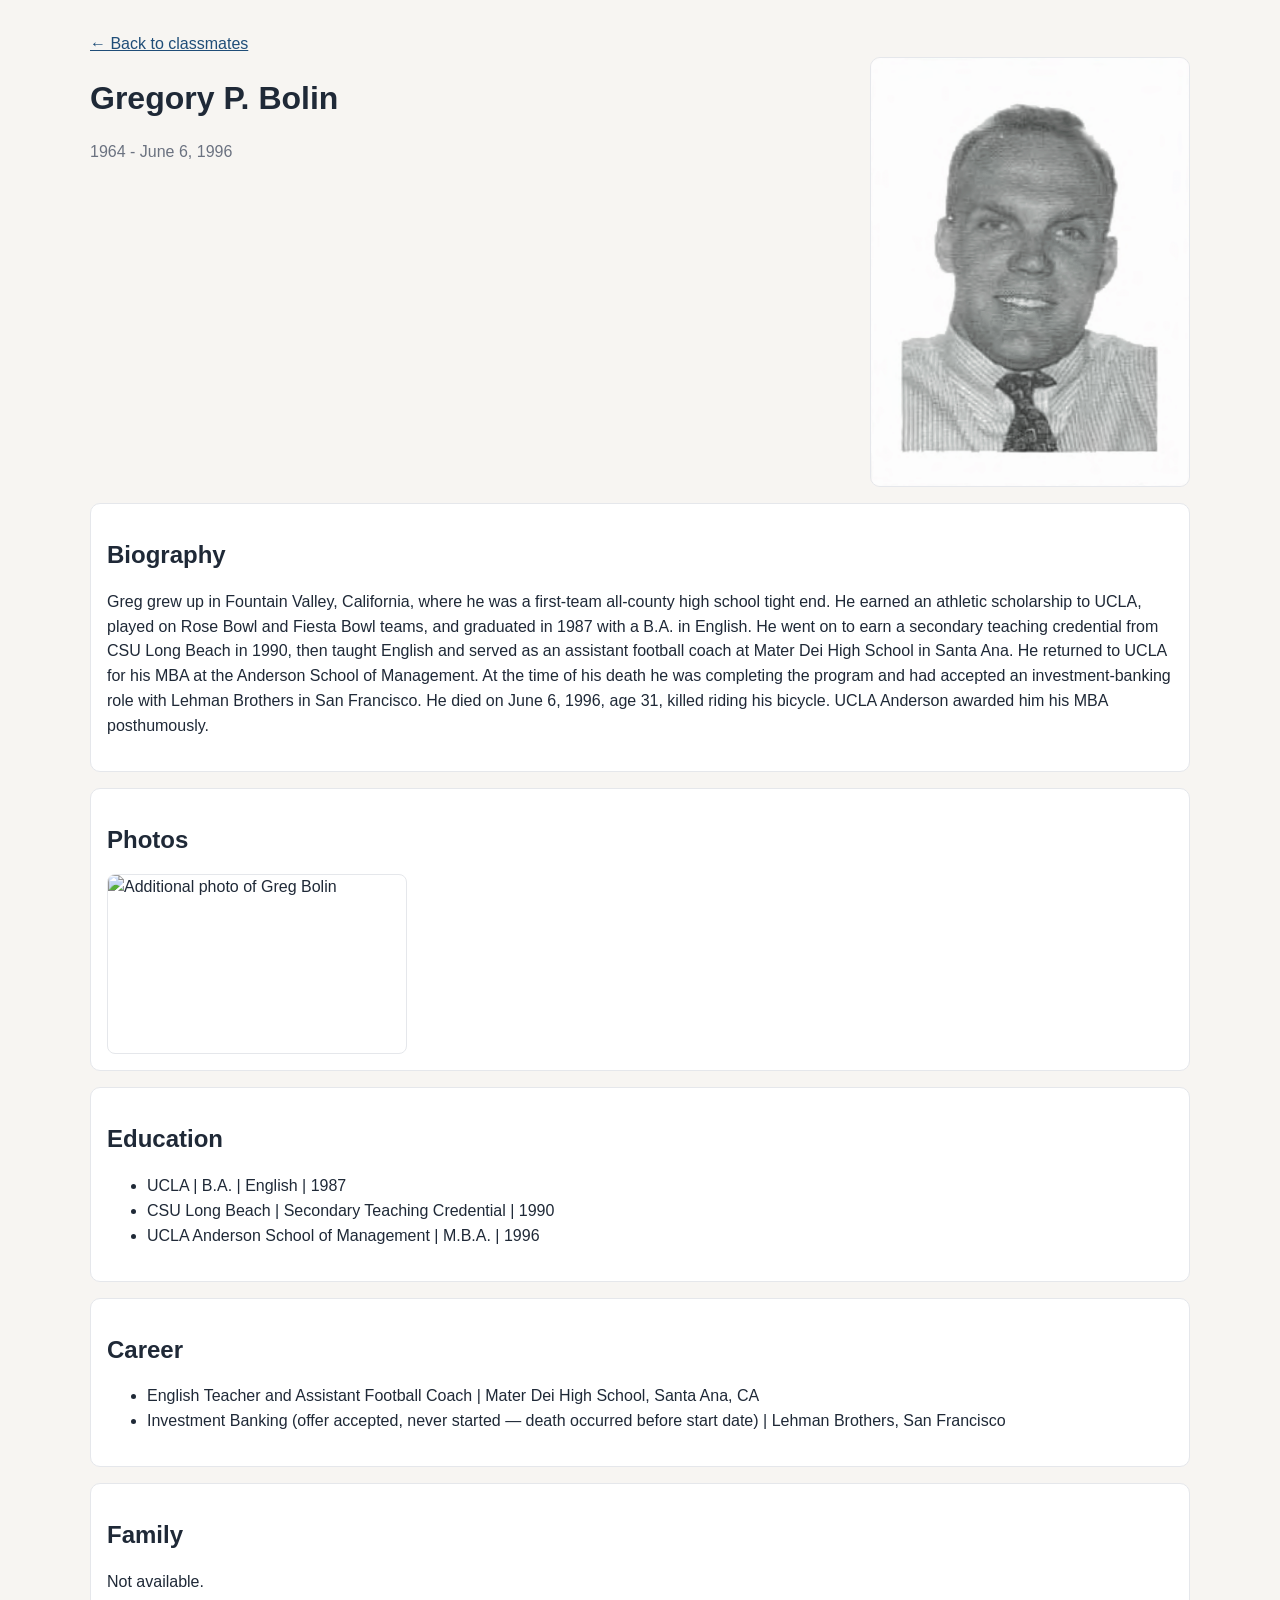
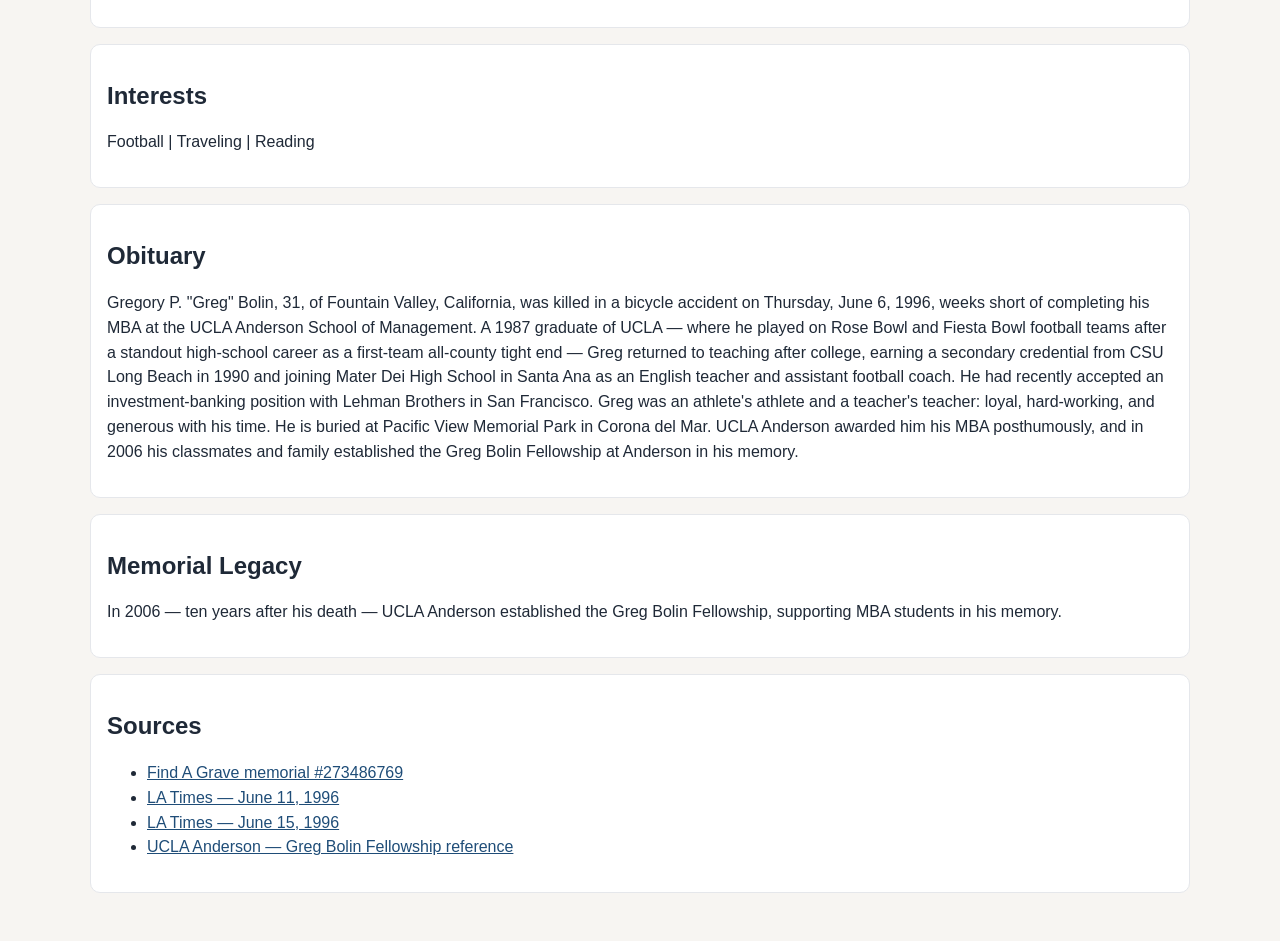
==== docs/classmates/bolin.html @ fdd66494 "Initial memorial site for UCLA Anderson MBA Class of 1996" ====
<!doctype html>
<html lang="en">
<head>
  <meta charset="utf-8" />
  <meta name="viewport" content="width=device-width, initial-scale=1" />
  <title>Greg Bolin | Class of 1996 Memorial</title>
  <link rel="stylesheet" href="../styles.css" />
</head>
<body>
  <main class="container">
    <nav><a href="../index.html">← Back to classmates</a></nav>
    <header class="person-header">
      <div>
        <h1>Gregory P. Bolin</h1>
        <p class="muted">1964 - June 6, 1996</p>
      </div>
      <img class="portrait" src="../images/1_greg_bolin.png" alt="Photo of Greg Bolin" loading="lazy" />
    </header>
    <section><h2>Biography</h2><p>Greg grew up in Fountain Valley, California, where he was a first-team all-county high school tight end. He earned an athletic scholarship to UCLA, played on Rose Bowl and Fiesta Bowl teams, and graduated in 1987 with a B.A. in English. He went on to earn a secondary teaching credential from CSU Long Beach in 1990, then taught English and served as an assistant football coach at Mater Dei High School in Santa Ana. He returned to UCLA for his MBA at the Anderson School of Management. At the time of his death he was completing the program and had accepted an investment-banking role with Lehman Brothers in San Francisco. He died on June 6, 1996, age 31, killed riding his bicycle. UCLA Anderson awarded him his MBA posthumously.</p></section>
    <section><h2>Photos</h2><div class="gallery"><img src="https://images.findagrave.com/photos/2024/224/273486769_98ae3f39-ac28-49dd-ae79-98d58665169e.jpeg" alt="Additional photo of Greg Bolin" loading="lazy" /></div></section>
    <section><h2>Education</h2><ul><li>UCLA | B.A. | English | 1987</li><li>CSU Long Beach | Secondary Teaching Credential | 1990</li><li>UCLA Anderson School of Management | M.B.A. | 1996</li></ul></section>
    <section><h2>Career</h2><ul><li>English Teacher and Assistant Football Coach | Mater Dei High School, Santa Ana, CA</li><li>Investment Banking (offer accepted, never started — death occurred before start date) | Lehman Brothers, San Francisco</li></ul></section>
    <section><h2>Family</h2><p>Not available.</p></section>
    <section><h2>Interests</h2><p>Football | Traveling | Reading</p></section>
    <section><h2>Obituary</h2><p>Gregory P. &quot;Greg&quot; Bolin, 31, of Fountain Valley, California, was killed in a bicycle accident on Thursday, June 6, 1996, weeks short of completing his MBA at the UCLA Anderson School of Management. A 1987 graduate of UCLA — where he played on Rose Bowl and Fiesta Bowl football teams after a standout high-school career as a first-team all-county tight end — Greg returned to teaching after college, earning a secondary credential from CSU Long Beach in 1990 and joining Mater Dei High School in Santa Ana as an English teacher and assistant football coach. He had recently accepted an investment-banking position with Lehman Brothers in San Francisco. Greg was an athlete&#x27;s athlete and a teacher&#x27;s teacher: loyal, hard-working, and generous with his time. He is buried at Pacific View Memorial Park in Corona del Mar. UCLA Anderson awarded him his MBA posthumously, and in 2006 his classmates and family established the Greg Bolin Fellowship at Anderson in his memory.</p></section>
    <section><h2>Memorial Legacy</h2><p>In 2006 — ten years after his death — UCLA Anderson established the Greg Bolin Fellowship, supporting MBA students in his memory.</p></section>
    <section><h2>Sources</h2><ul><li><a href="https://www.findagrave.com/memorial/273486769/gregory-phillip-bolin" target="_blank" rel="noopener noreferrer">Find A Grave memorial #273486769</a></li><li><a href="https://www.latimes.com/archives/la-xpm-1996-06-11-sp-13780-story.html" target="_blank" rel="noopener noreferrer">LA Times — June 11, 1996</a></li><li><a href="https://www.latimes.com/archives/la-xpm-1996-06-15-me-15201-story.html" target="_blank" rel="noopener noreferrer">LA Times — June 15, 1996</a></li><li><a href="https://www.anderson.ucla.edu/news-and-events/this-ucla-anderson-entrepreneur-secured-funding-for-two-degrees" target="_blank" rel="noopener noreferrer">UCLA Anderson — Greg Bolin Fellowship reference</a></li></ul></section>
  </main>
</body>
</html>
---- docs/styles.css ----
:root {
  --bg: #f7f5f2;
  --text: #1f2937;
  --muted: #6b7280;
  --card: #ffffff;
  --border: #e5e7eb;
  --accent: #1f4d78;
}

* { box-sizing: border-box; }
body {
  margin: 0;
  font-family: -apple-system, BlinkMacSystemFont, "Segoe UI", Roboto, Arial, sans-serif;
  background: var(--bg);
  color: var(--text);
  line-height: 1.55;
}

.container {
  width: min(1100px, 92%);
  margin: 2rem auto 3rem;
}

h1, h2 { line-height: 1.25; }
.subtitle, .muted { color: var(--muted); }

.grid {
  display: grid;
  gap: 1rem;
  grid-template-columns: repeat(auto-fit, minmax(260px, 1fr));
}

.card {
  background: var(--card);
  border: 1px solid var(--border);
  border-radius: 12px;
  overflow: hidden;
}

.card img, .thumb {
  width: 100%;
  height: 220px;
  object-fit: cover;
  display: block;
}

.card-body { padding: 1rem; }

.button {
  display: inline-block;
  margin-top: .4rem;
  text-decoration: none;
  color: white;
  background: var(--accent);
  padding: .45rem .7rem;
  border-radius: 8px;
}

.person-header {
  display: flex;
  gap: 1.2rem;
  align-items: flex-start;
  justify-content: space-between;
  flex-wrap: wrap;
}

.portrait {
  width: min(320px, 100%);
  border-radius: 10px;
  border: 1px solid var(--border);
}

.gallery {
  display: flex;
  flex-wrap: wrap;
  gap: .7rem;
}

.gallery img {
  width: 300px;
  max-width: 100%;
  height: 180px;
  object-fit: cover;
  border-radius: 8px;
  border: 1px solid var(--border);
}

.placeholder {
  background: #eef2f7;
  color: var(--muted);
  display: grid;
  place-items: center;
}

section {
  background: var(--card);
  border: 1px solid var(--border);
  border-radius: 10px;
  padding: 1rem;
  margin-top: 1rem;
}

a { color: var(--accent); }
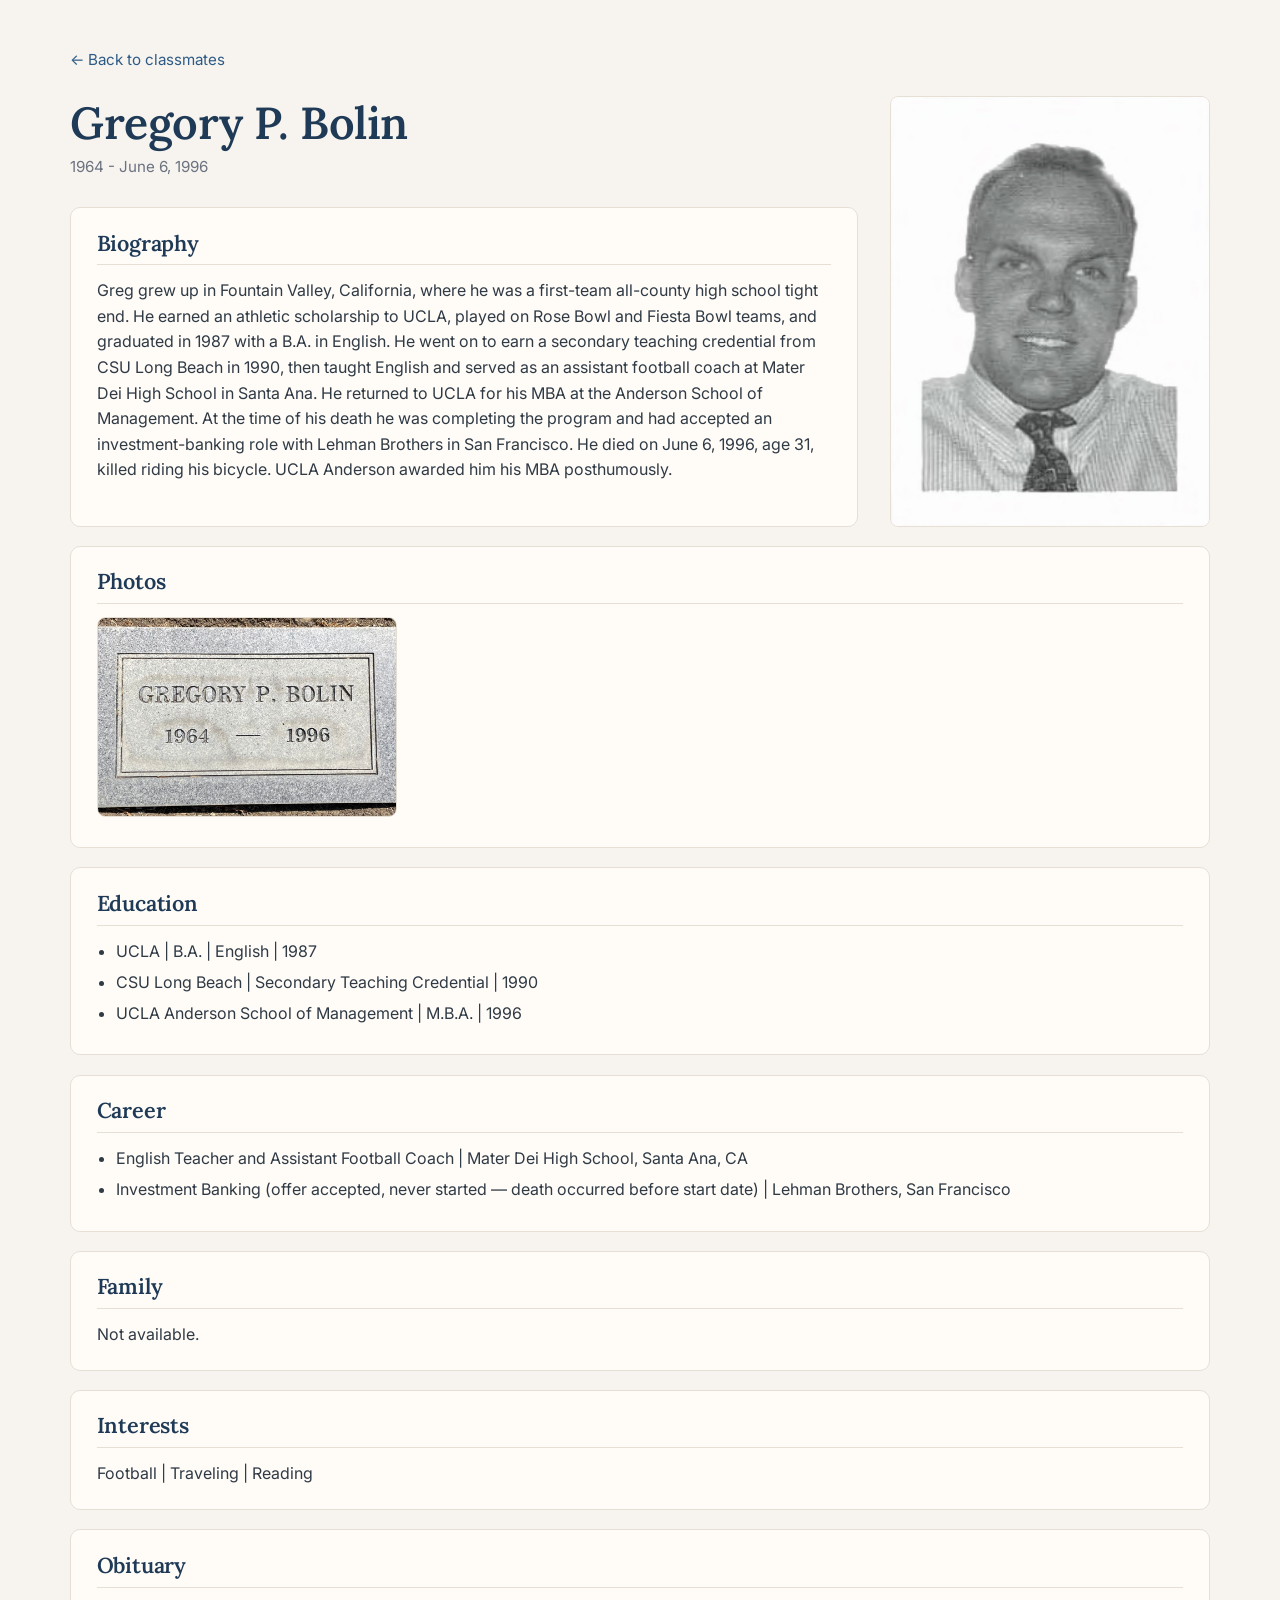
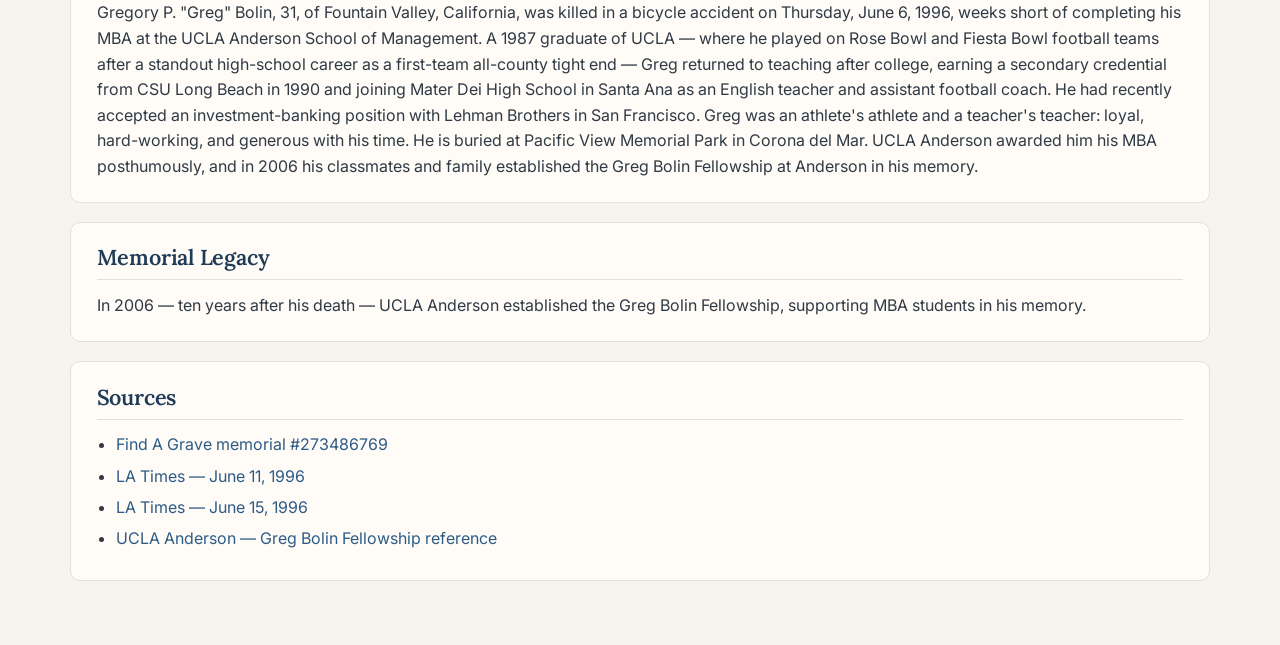
==== commit 526e50d0: "Updated look and feel, added images and clickable features" ====
--- a/docs/classmates/bolin.html
+++ b/docs/classmates/bolin.html
@@ -4,20 +4,30 @@
   <meta charset="utf-8" />
   <meta name="viewport" content="width=device-width, initial-scale=1" />
   <title>Greg Bolin | Class of 1996 Memorial</title>
+  <link rel="icon" type="image/png" href="../favicon.png" />
+  <link rel="apple-touch-icon" href="../apple-touch-icon.png" />
+  <link rel="preconnect" href="https://fonts.googleapis.com" />
+  <link rel="preconnect" href="https://fonts.gstatic.com" crossorigin />
+  <link rel="stylesheet" href="https://fonts.googleapis.com/css2?family=Lora:wght@500;600;700&family=Inter:wght@400;500;600&display=swap" />
   <link rel="stylesheet" href="../styles.css" />
+  <script defer src="../lightbox.js"></script>
 </head>
 <body>
   <main class="container">
-    <nav><a href="../index.html">← Back to classmates</a></nav>
-    <header class="person-header">
-      <div>
-        <h1>Gregory P. Bolin</h1>
-        <p class="muted">1964 - June 6, 1996</p>
+    <nav class="back-link"><a href="../index.html">← Back to classmates</a></nav>
+    <div class="person-hero">
+      <div class="person-hero-left">
+        <header class="person-header">
+          <h1>Gregory P. Bolin</h1>
+          <p class="dates">1964 - June 6, 1996</p>
+        </header>
+        <section><h2>Biography</h2><p>Greg grew up in Fountain Valley, California, where he was a first-team all-county high school tight end. He earned an athletic scholarship to UCLA, played on Rose Bowl and Fiesta Bowl teams, and graduated in 1987 with a B.A. in English. He went on to earn a secondary teaching credential from CSU Long Beach in 1990, then taught English and served as an assistant football coach at Mater Dei High School in Santa Ana. He returned to UCLA for his MBA at the Anderson School of Management. At the time of his death he was completing the program and had accepted an investment-banking role with Lehman Brothers in San Francisco. He died on June 6, 1996, age 31, killed riding his bicycle. UCLA Anderson awarded him his MBA posthumously.</p></section>
       </div>
-      <img class="portrait" src="../images/1_greg_bolin.png" alt="Photo of Greg Bolin" loading="lazy" />
-    </header>
-    <section><h2>Biography</h2><p>Greg grew up in Fountain Valley, California, where he was a first-team all-county high school tight end. He earned an athletic scholarship to UCLA, played on Rose Bowl and Fiesta Bowl teams, and graduated in 1987 with a B.A. in English. He went on to earn a secondary teaching credential from CSU Long Beach in 1990, then taught English and served as an assistant football coach at Mater Dei High School in Santa Ana. He returned to UCLA for his MBA at the Anderson School of Management. At the time of his death he was completing the program and had accepted an investment-banking role with Lehman Brothers in San Francisco. He died on June 6, 1996, age 31, killed riding his bicycle. UCLA Anderson awarded him his MBA posthumously.</p></section>
-    <section><h2>Photos</h2><div class="gallery"><img src="https://images.findagrave.com/photos/2024/224/273486769_98ae3f39-ac28-49dd-ae79-98d58665169e.jpeg" alt="Additional photo of Greg Bolin" loading="lazy" /></div></section>
+      <div class="person-hero-right">
+        <a class="lightbox-trigger" href="../images/1_greg_bolin.png" title="Click to enlarge"><img class="portrait" src="../images/1_greg_bolin.png" alt="Photo of Greg Bolin" loading="lazy" /></a>
+      </div>
+    </div>
+    <section><h2>Photos</h2><div class="gallery"><a class="lightbox-trigger" href="../images/1_greg_photo1.jpeg" title="Click to enlarge"><img src="../images/1_greg_photo1.jpeg" alt="Additional photo of Greg Bolin" loading="lazy" /></a></div></section>
     <section><h2>Education</h2><ul><li>UCLA | B.A. | English | 1987</li><li>CSU Long Beach | Secondary Teaching Credential | 1990</li><li>UCLA Anderson School of Management | M.B.A. | 1996</li></ul></section>
     <section><h2>Career</h2><ul><li>English Teacher and Assistant Football Coach | Mater Dei High School, Santa Ana, CA</li><li>Investment Banking (offer accepted, never started — death occurred before start date) | Lehman Brothers, San Francisco</li></ul></section>
     <section><h2>Family</h2><p>Not available.</p></section>
--- a/docs/styles.css
+++ b/docs/styles.css
@@ -1,103 +1,374 @@
 :root {
-  --bg: #f7f5f2;
-  --text: #1f2937;
-  --muted: #6b7280;
-  --card: #ffffff;
-  --border: #e5e7eb;
-  --accent: #1f4d78;
+  --bg: #F7F4EF;
+  --card: #FFFCF8;
+  --heading: #1F3A56;
+  --text: #2F3A45;
+  --muted: #6B7280;
+  --accent: #2E5B86;
+  --accent-hover: #1F3A56;
+  --border: #E6DFD4;
+  --serif: "Lora", Georgia, "Times New Roman", serif;
+  --sans: "Inter", -apple-system, BlinkMacSystemFont, "Segoe UI", Roboto, Arial, sans-serif;
 }
 
 * { box-sizing: border-box; }
+
 body {
   margin: 0;
-  font-family: -apple-system, BlinkMacSystemFont, "Segoe UI", Roboto, Arial, sans-serif;
+  font-family: var(--sans);
   background: var(--bg);
   color: var(--text);
-  line-height: 1.55;
+  line-height: 1.6;
+  -webkit-font-smoothing: antialiased;
+  -moz-osx-font-smoothing: grayscale;
 }
 
 .container {
-  width: min(1100px, 92%);
-  margin: 2rem auto 3rem;
-}
-
-h1, h2 { line-height: 1.25; }
-.subtitle, .muted { color: var(--muted); }
+  width: min(1140px, 92%);
+  margin: 3rem auto 4rem;
+}
+
+h1, h2, h3 {
+  font-family: var(--serif);
+  color: var(--heading);
+  line-height: 1.2;
+  font-weight: 600;
+  letter-spacing: -0.01em;
+}
+
+p { margin: 0 0 .75rem; }
+
+a {
+  color: var(--accent);
+  text-decoration: none;
+  transition: color .15s ease;
+}
+a:hover { color: var(--accent-hover); text-decoration: underline; }
+
+.muted, .dates, .subtitle { color: var(--muted); }
+.dates { font-size: .95rem; margin: .25rem 0 .6rem; }
+
+/* ---------- Site header (homepage) ---------- */
+
+.site-header {
+  text-align: center;
+  margin-bottom: 2.5rem;
+}
+
+.site-header h1 {
+  font-size: clamp(2.2rem, 4.5vw, 3.4rem);
+  margin: 0 0 .6rem;
+}
+
+.site-header .subtitle {
+  font-family: var(--serif);
+  font-size: 1.15rem;
+  color: var(--heading);
+  margin: 0 0 1rem;
+  font-style: normal;
+}
+
+.site-header .intro {
+  max-width: 620px;
+  margin: 0 auto;
+  color: var(--muted);
+}
+
+.ornament {
+  width: 80px;
+  height: 14px;
+  margin: .6rem auto 1rem;
+  background-image: linear-gradient(to right, transparent 0%, var(--border) 20%, var(--border) 80%, transparent 100%);
+  background-size: 100% 1px;
+  background-position: center;
+  background-repeat: no-repeat;
+  position: relative;
+}
+
+.ornament::before,
+.ornament::after {
+  content: "";
+  position: absolute;
+  top: 50%;
+  width: 5px;
+  height: 5px;
+  border-radius: 50%;
+  background: #C9A65B;
+  transform: translateY(-50%);
+}
+.ornament::before { left: 28%; }
+.ornament::after  { left: 72%; }
+
+/* ---------- Card grid (homepage) ---------- */
 
 .grid {
   display: grid;
-  gap: 1rem;
-  grid-template-columns: repeat(auto-fit, minmax(260px, 1fr));
+  gap: 1.5rem;
+  grid-template-columns: repeat(auto-fit, minmax(280px, 1fr));
 }
 
 .card {
   background: var(--card);
   border: 1px solid var(--border);
-  border-radius: 12px;
+  border-radius: 10px;
   overflow: hidden;
+  display: flex;
+  flex-direction: column;
+  transition: box-shadow .2s ease, transform .2s ease;
+}
+.card:hover {
+  box-shadow: 0 6px 18px rgba(31, 58, 86, 0.08);
+  transform: translateY(-2px);
 }
 
 .card img, .thumb {
   width: 100%;
-  height: 220px;
+  height: 240px;
   object-fit: cover;
   display: block;
-}
-
-.card-body { padding: 1rem; }
-
-.button {
-  display: inline-block;
-  margin-top: .4rem;
-  text-decoration: none;
-  color: white;
-  background: var(--accent);
-  padding: .45rem .7rem;
-  border-radius: 8px;
-}
-
-.person-header {
-  display: flex;
-  gap: 1.2rem;
+  border-bottom: 1px solid var(--border);
+}
+
+.card-photo {
+  display: block;
+  line-height: 0;
+  overflow: hidden;
+  cursor: pointer;
+}
+.card-photo:hover { text-decoration: none; }
+.card-photo img { transition: transform .25s ease, filter .25s ease; }
+.card-photo:hover img {
+  transform: scale(1.03);
+  filter: brightness(1.04);
+}
+
+.card-body {
+  padding: 1.1rem 1.2rem 1.3rem;
+  display: flex;
+  flex-direction: column;
+  flex: 1;
+}
+
+.card-body h2 {
+  font-size: 1.4rem;
+  margin: 0 0 .15rem;
+}
+
+.card-body .excerpt {
+  color: var(--text);
+  font-size: .95rem;
+  margin: .25rem 0 1rem;
+  flex: 1;
+}
+
+.card-link {
+  font-weight: 500;
+  font-size: .95rem;
+  align-self: flex-start;
+}
+.card-link span { margin-left: .2rem; transition: margin-left .15s ease; }
+.card-link:hover { text-decoration: none; }
+.card-link:hover span { margin-left: .45rem; }
+
+/* ---------- Person page ---------- */
+
+.back-link {
+  margin-bottom: 1.5rem;
+  font-size: .95rem;
+}
+
+.person-hero {
+  display: grid;
+  grid-template-columns: minmax(0, 1fr) auto;
+  gap: 2rem;
+  align-items: stretch;
+  margin-bottom: 1rem;
+}
+
+.person-hero-left {
+  min-width: 0;
+  display: flex;
+  flex-direction: column;
+}
+
+.person-hero-left .person-header {
+  margin-bottom: .25rem;
+  padding-bottom: 0;
+  border-bottom: none;
+}
+
+.person-hero-left section {
+  flex: 1;
+  margin-top: 1rem;
+}
+
+.person-hero-right {
+  display: flex;
   align-items: flex-start;
-  justify-content: space-between;
-  flex-wrap: wrap;
+}
+
+.person-header h1 {
+  font-size: clamp(2rem, 3.6vw, 2.8rem);
+  margin: 0 0 .3rem;
+}
+
+.person-header .dates {
+  margin: 0 0 .5rem;
+}
+
+.person-hero-right .portrait {
+  width: 320px;
+  max-width: 100%;
+  display: block;
+}
+
+@media (max-width: 820px) {
+  .person-hero {
+    grid-template-columns: 1fr;
+  }
+  .person-hero-right .portrait {
+    width: min(320px, 100%);
+  }
 }
 
 .portrait {
   width: min(320px, 100%);
-  border-radius: 10px;
-  border: 1px solid var(--border);
-}
-
-.gallery {
-  display: flex;
-  flex-wrap: wrap;
-  gap: .7rem;
-}
-
-.gallery img {
-  width: 300px;
-  max-width: 100%;
-  height: 180px;
-  object-fit: cover;
   border-radius: 8px;
   border: 1px solid var(--border);
 }
 
-.placeholder {
-  background: #eef2f7;
-  color: var(--muted);
-  display: grid;
-  place-items: center;
-}
+/* ---------- Section blocks (person page) ---------- */
 
 section {
   background: var(--card);
   border: 1px solid var(--border);
   border-radius: 10px;
-  padding: 1rem;
-  margin-top: 1rem;
-}
-
-a { color: var(--accent); }
+  padding: 1.4rem 1.6rem;
+  margin-top: 1.2rem;
+}
+
+section h2 {
+  font-size: 1.35rem;
+  margin: 0 0 .8rem;
+  padding-bottom: .5rem;
+  border-bottom: 1px solid var(--border);
+}
+
+section ul {
+  margin: 0;
+  padding-left: 1.2rem;
+}
+
+section li { margin-bottom: .35rem; }
+
+section p:last-child { margin-bottom: 0; }
+
+/* ---------- Photo gallery ---------- */
+
+.gallery {
+  display: flex;
+  flex-wrap: nowrap;
+  gap: .9rem;
+  overflow-x: auto;
+  scroll-behavior: smooth;
+  -webkit-overflow-scrolling: touch;
+  padding-bottom: .5rem;
+  scrollbar-color: var(--border) transparent;
+  scrollbar-width: thin;
+}
+
+.gallery::-webkit-scrollbar { height: 8px; }
+.gallery::-webkit-scrollbar-track { background: transparent; }
+.gallery::-webkit-scrollbar-thumb {
+  background: var(--border);
+  border-radius: 4px;
+}
+.gallery::-webkit-scrollbar-thumb:hover { background: #cdc4b3; }
+
+.gallery > * { flex: 0 0 auto; }
+
+.gallery img {
+  width: 300px;
+  height: 200px;
+  object-fit: cover;
+  border-radius: 8px;
+  border: 1px solid var(--border);
+  display: block;
+}
+
+.lightbox-trigger {
+  display: inline-block;
+  cursor: pointer;
+  line-height: 0;
+  border-radius: 8px;
+  overflow: hidden;
+  transition: transform .15s ease, box-shadow .15s ease;
+  position: relative;
+}
+.lightbox-trigger img { cursor: pointer; }
+.lightbox-trigger:hover {
+  transform: translateY(-2px);
+  box-shadow: 0 6px 18px rgba(31, 58, 86, 0.18);
+}
+.lightbox-trigger:hover img { filter: brightness(1.04); }
+.lightbox-trigger:hover { text-decoration: none; }
+
+/* ---------- Lightbox overlay ---------- */
+
+.lightbox {
+  position: fixed;
+  inset: 0;
+  background: rgba(20, 26, 36, 0.88);
+  display: none;
+  align-items: center;
+  justify-content: center;
+  padding: 2rem;
+  z-index: 1000;
+  cursor: zoom-out;
+}
+.lightbox.is-open { display: flex; }
+
+.lightbox img {
+  max-width: 100%;
+  max-height: 100%;
+  border-radius: 6px;
+  box-shadow: 0 10px 40px rgba(0,0,0,0.5);
+}
+
+.lightbox-close {
+  position: absolute;
+  top: 1rem;
+  right: 1.25rem;
+  background: none;
+  border: none;
+  color: #FFFCF8;
+  font-size: 2rem;
+  line-height: 1;
+  cursor: pointer;
+  padding: .25rem .5rem;
+  border-radius: 4px;
+  font-family: var(--sans);
+}
+.lightbox-close:hover { background: rgba(255,255,255,0.1); }
+
+.placeholder {
+  background: #EFEAE2;
+  color: var(--muted);
+  display: grid;
+  place-items: center;
+  font-size: .9rem;
+}
+
+.thumb.placeholder { height: 240px; }
+.portrait.placeholder {
+  height: 280px;
+  width: min(320px, 100%);
+}
+
+/* ---------- Responsive tweaks ---------- */
+
+@media (max-width: 600px) {
+  .container { margin: 2rem auto 3rem; }
+  .person-header { gap: 1.2rem; }
+  section { padding: 1.1rem 1.2rem; }
+}
